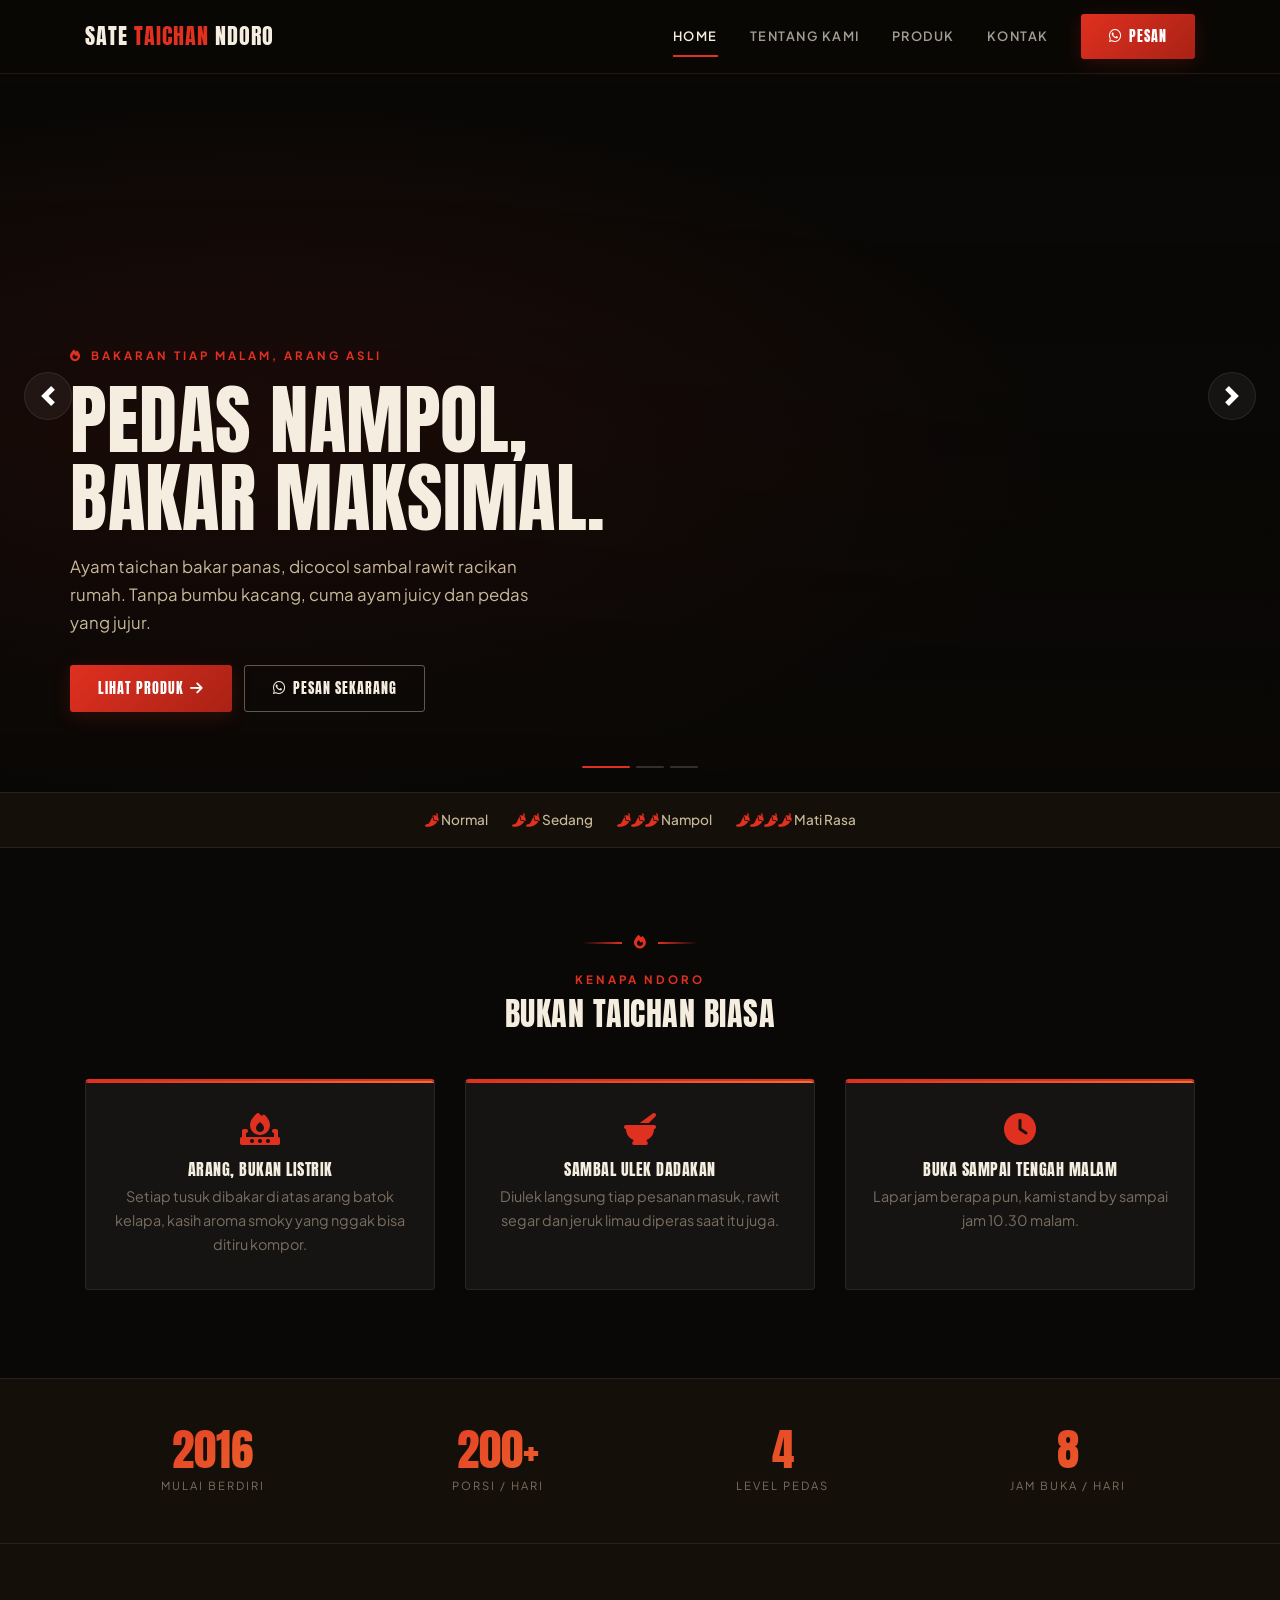
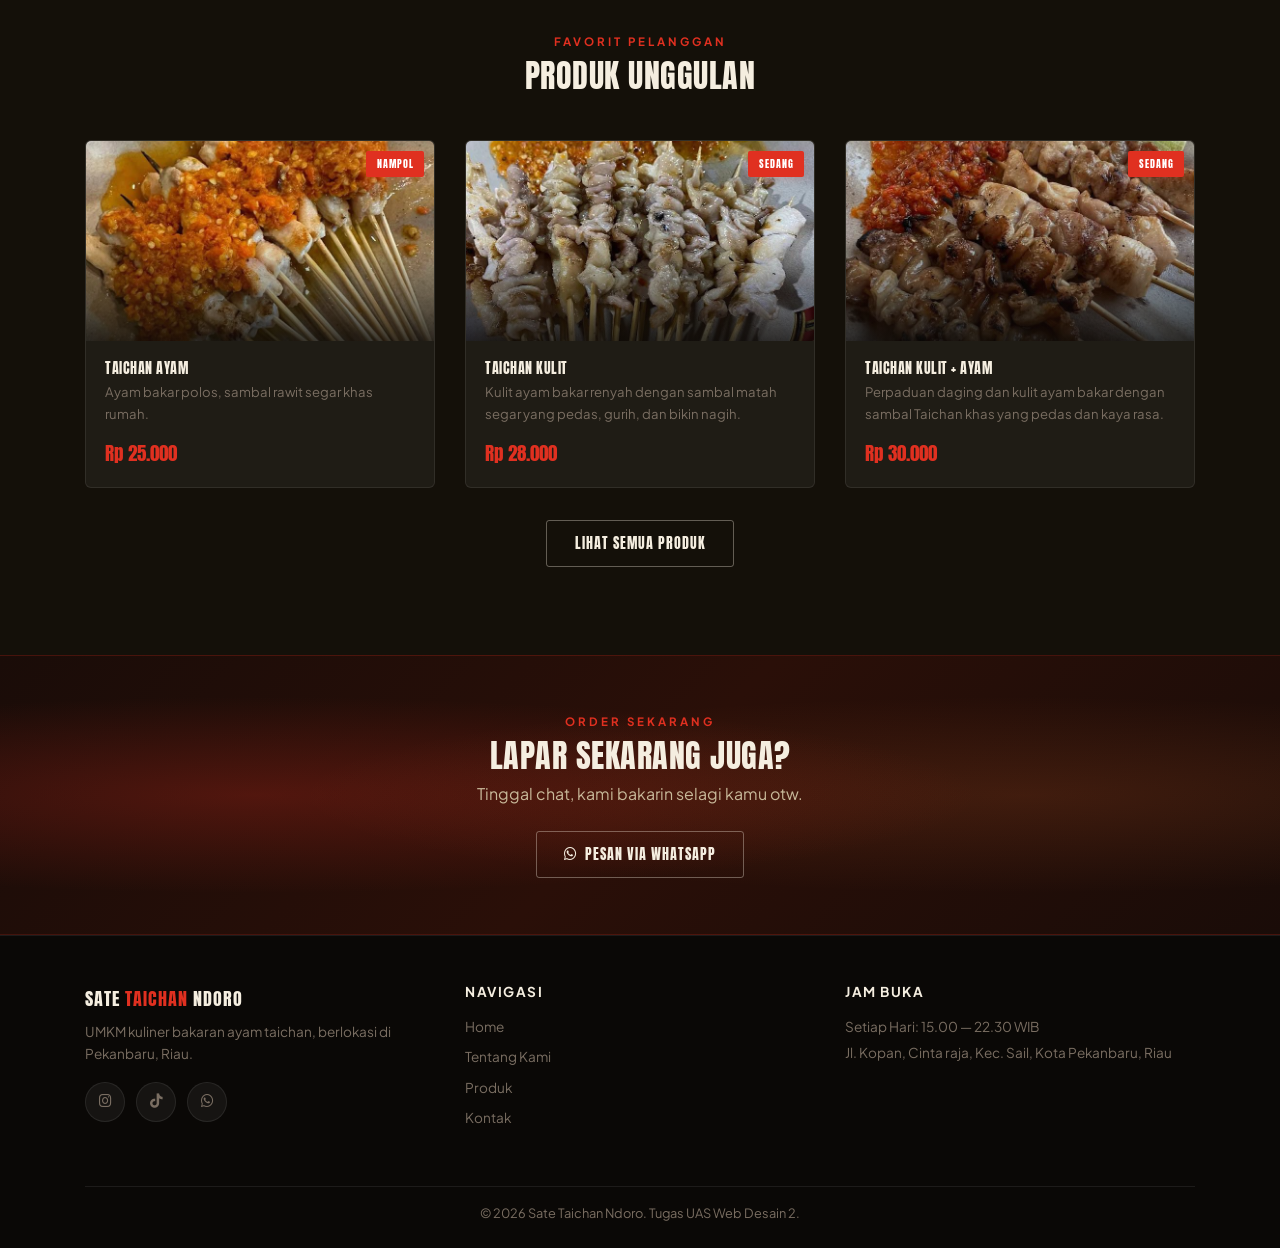
==== index.html @ 6c725ad9 "Update index.html" ====
<!DOCTYPE html>
<html lang="id">
<head>
<meta charset="UTF-8">
<meta name="viewport" content="width=device-width, initial-scale=1.0">
<title>Sate Taichan Ndoro — Pedas Nampol, Bakar Maksimal</title>
<link rel="stylesheet" href="https://cdn.jsdelivr.net/npm/bootstrap@4.6.2/dist/css/bootstrap.min.css">
<link rel="stylesheet" href="https://cdnjs.cloudflare.com/ajax/libs/font-awesome/6.5.1/css/all.min.css">
<link rel="preconnect" href="https://fonts.googleapis.com">
<link href="https://fonts.googleapis.com/css2?family=Anton&family=Plus+Jakarta+Sans:wght@300;400;500;600;700;800&display=swap" rel="stylesheet">
<link rel="stylesheet" href="style.css">
</head>
<body>

<nav class="navbar navbar-expand-lg navbar-ndoro fixed-top" id="mainNav">
  <div class="container">
    <a class="navbar-brand" href="index.html">SATE <span>TAICHAN</span> NDORO</a>
    <button class="navbar-toggler" type="button" data-toggle="collapse" data-target="#navMenu">
      <span class="navbar-toggler-icon"></span>
    </button>
    <div class="collapse navbar-collapse" id="navMenu">
      <ul class="navbar-nav ml-auto align-items-lg-center">
        <li class="nav-item"><a class="nav-link active" href="index.html">Home</a></li>
        <li class="nav-item"><a class="nav-link" href="tentang.html">Tentang Kami</a></li>
        <li class="nav-item"><a class="nav-link" href="produk.html">Produk</a></li>
        <li class="nav-item"><a class="nav-link" href="kontak.html">Kontak</a></li>
        <li class="nav-item ml-lg-3">
          <a class="btn btn-bara btn-sm" href="https://wa.me/6285356181644" target="_blank"><i class="fab fa-whatsapp"></i> Pesan</a>
        </li>
      </ul>
    </div>
  </div>
</nav>

<!-- HERO CAROUSEL -->
<div id="heroCarousel" class="carousel slide hero-carousel" data-ride="carousel" data-interval="4500">
  <ol class="carousel-indicators">
    <li data-target="#heroCarousel" data-slide-to="0" class="active"></li>
    <li data-target="#heroCarousel" data-slide-to="1"></li>
    <li data-target="#heroCarousel" data-slide-to="2"></li>
  </ol>
  <div class="carousel-inner">
    <div class="carousel-item active" style="background-image:url('https://images.unsplash.com/photo-1529193591184-b1d58069ecdd?auto=format&fit=crop&w=1600&q=80');">
      <div class="carousel-caption container">
        <div class="caption-inner">
          <div class="eyebrow mb-3"><i class="fas fa-fire mr-2"></i>Bakaran Tiap Malam, Arang Asli</div>
          <h1 class="display-hero mb-3">Pedas Nampol,<br>Bakar Maksimal.</h1>
          <p class="hero-sub">Ayam taichan bakar panas, dicocol sambal rawit racikan rumah. Tanpa bumbu kacang, cuma ayam juicy dan pedas yang jujur.</p>
          <div class="d-flex flex-wrap" style="gap:.75rem;">
            <a href="produk.html" class="btn btn-bara">Lihat Produk <i class="fas fa-arrow-right"></i></a>
            <a href="https://wa.me/6285356181644" target="blank" class="btn btn-outline-cream"><i class="fab fa-whatsapp"></i> Pesan Sekarang</a>
          </div>
        </div>
      </div>
    </div>
    <div class="carousel-item" style="background-image:url(sate.jpg);">
      <div class="carousel-caption container">
        <div class="caption-inner">
          <div class="eyebrow mb-3"><i class="fas fa-mortar-pestle mr-2"></i>Sambal Ulek Dadakan</div>
          <h1 class="display-hero mb-3">Sambal Racikan<br>Rumah Sendiri.</h1>
          <p class="hero-sub">Diulek langsung tiap pesanan masuk, pakai rawit segar dan jeruk limau asli.</p>
          <a href="produk.html" class="btn btn-bara">Lihat Produk <i class="fas fa-arrow-right"></i></a>
        </div>
      </div>
    </div>
    <div class="carousel-item" style="background-image:url(logoo.jpeg);">
      <div class="carousel-caption container">
        <div class="caption-inner">
          <div class="eyebrow mb-3"><i class="fas fa-clock mr-2"></i>Buka Sampai Jam 22.30 malam</div>
          <h1 class="display-hero mb-3">Lapar Malam?<br>Kami Siap Bakar.</h1>
          <p class="hero-sub">Buka tiap hari sampai jam setengah 11 malam, cocok buat begadang dan lembur.</p>
          <a href="kontak.html" class="btn btn-bara">Hubungi Kami <i class="fas fa-arrow-right"></i></a>
        </div>
      </div>
    </div>
  </div>
  <a class="carousel-control-prev" href="#heroCarousel" role="button" data-slide="prev"><span class="carousel-control-prev-icon"></span></a>
  <a class="carousel-control-next" href="#heroCarousel" role="button" data-slide="next"><span class="carousel-control-next-icon"></span></a>
</div>

<!-- SPICE STRIP -->
<div class="spice-strip py-3">
  <div class="container">
    <div class="d-flex justify-content-center flex-wrap" style="gap:1.5rem;">
      <span><i class="fas fa-pepper-hot text-ember"></i> Normal</span>
      <span><i class="fas fa-pepper-hot text-ember"></i><i class="fas fa-pepper-hot text-ember"></i> Sedang</span>
      <span><i class="fas fa-pepper-hot text-ember"></i><i class="fas fa-pepper-hot text-ember"></i><i class="fas fa-pepper-hot text-ember"></i> Nampol</span>
      <span><i class="fas fa-pepper-hot text-ember"></i><i class="fas fa-pepper-hot text-ember"></i><i class="fas fa-pepper-hot text-ember"></i><i class="fas fa-pepper-hot text-ember"></i> Mati Rasa</span>
    </div>
  </div>
</div>

<!-- KEUNGGULAN -->
<section class="section">
  <div class="container">
    <div class="text-center mb-5">
      <div class="skewer-divider"><span class="line"></span><i class="fas fa-fire"></i><span class="line"></span></div>
      <div class="eyebrow mb-2">Kenapa Ndoro</div>
      <h2 class="font-display" style="color:var(--cream)">Bukan Taichan Biasa</h2>
    </div>
    <div class="row">
      <div class="col-md-4 mb-4 mb-md-0">
        <div class="kartu-fitur text-center">
          <i class="fas fa-fire-burner d-block mb-3"></i>
          <h4 class="font-display">Arang, Bukan Listrik</h4>
          <p>Setiap tusuk dibakar di atas arang batok kelapa, kasih aroma smoky yang nggak bisa ditiru kompor.</p>
        </div>
      </div>
      <div class="col-md-4 mb-4 mb-md-0">
        <div class="kartu-fitur text-center">
          <i class="fas fa-mortar-pestle d-block mb-3"></i>
          <h4 class="font-display">Sambal Ulek Dadakan</h4>
          <p>Diulek langsung tiap pesanan masuk, rawit segar dan jeruk limau diperas saat itu juga.</p>
        </div>
      </div>
      <div class="col-md-4">
        <div class="kartu-fitur text-center">
          <i class="fas fa-clock d-block mb-3"></i>
          <h4 class="font-display">Buka Sampai Tengah Malam</h4>
          <p>Lapar jam berapa pun, kami stand by sampai jam 10.30 malam.</p>
        </div>
      </div>
    </div>
  </div>
</section>

<!-- STATISTIK -->
<div class="bg-coal py-5" style="border-top:1px solid var(--glass-border); border-bottom:1px solid var(--glass-border);">
  <div class="container">
    <div class="row text-center">
      <div class="col-6 col-md-3 mb-4 mb-md-0"><div class="stat-box"><div class="angka">2016</div><div class="label">Mulai Berdiri</div></div></div>
      <div class="col-6 col-md-3 mb-4 mb-md-0"><div class="stat-box"><div class="angka">200+</div><div class="label">Porsi / Hari</div></div></div>
      <div class="col-6 col-md-3"><div class="stat-box"><div class="angka">4</div><div class="label">Level Pedas</div></div></div>
      <div class="col-6 col-md-3"><div class="stat-box"><div class="angka">8</div><div class="label">Jam Buka / Hari</div></div></div>
    </div>
  </div>
</div>

<!-- PRODUK UNGGULAN -->
<section class="section bg-coal">
  <div class="container">
    <div class="text-center mb-5">
      <div class="eyebrow mb-2">Favorit Pelanggan</div>
      <h2 class="font-display" style="color:var(--cream)">Produk Unggulan</h2>
    </div>
    <div class="row">
      <div class="col-md-4 mb-4">
        <div class="kartu-menu">
          <div class="foto" style="background-image:url(ayam.jpeg);"><span class="badge-pedas">NAMPOL</span></div>
          <div class="isi"><h5 class="font-display">Taichan Ayam</h5><p>Ayam bakar polos, sambal rawit segar khas rumah.</p><span class="harga">Rp 25.000</span></div>
        </div>
      </div>
      <div class="col-md-4 mb-4">
        <div class="kartu-menu">
          <div class="foto" style="background-image:url(kulit.jpeg);"><span class="badge-pedas">SEDANG</span></div>
          <div class="isi"><h5 class="font-display">Taichan kulit</h5><p>Kulit ayam bakar renyah dengan sambal matah segar yang pedas, gurih, dan bikin nagih.</p><span class="harga">Rp 28.000</span></div>
        </div>
      </div>
      <div class="col-md-4 mb-4">
        <div class="kartu-menu">
          <div class="foto" style="background-image:url(campur.jpeg);"><span class="badge-pedas">SEDANG</span></div>
          <div class="isi"><h5 class="font-display">Taichan Kulit + Ayam</h5><p>Perpaduan daging dan kulit ayam bakar dengan sambal Taichan khas yang pedas dan kaya rasa.</p><span class="harga">Rp 30.000</span></div>
        </div>
      </div>
    </div>
    <div class="text-center mt-2">
      <a href="produk.html" class="btn btn-outline-cream">Lihat Semua Produk</a>
    </div>
  </div>
</section>

<!-- CTA -->
<section class="cta-banner py-5">
  <div class="container text-center py-2">
    <div class="eyebrow mb-2">Order Sekarang</div>
    <h3 class="font-display mb-2" style="font-size:2rem;">Lapar Sekarang Juga?</h3>
    <p class="mb-4" style="color:var(--cream-dim);">Tinggal chat, kami bakarin selagi kamu otw.</p>
    <a href="https://wa.me/6285356181644" target="_blank" class="btn btn-outline-cream"><i class="fab fa-whatsapp"></i> Pesan via WhatsApp</a>
  </div>
</section>

<!-- FOOTER -->
<footer class="footer-ndoro pt-5 pb-4">
  <div class="container">
    <div class="row">
      <div class="col-md-4 mb-4">
        <div class="footer-brand mb-2">SATE <span>TAICHAN</span> NDORO</div>
        <p class="mb-3">UMKM kuliner bakaran ayam taichan, berlokasi di Pekanbaru, Riau.</p>
        <div class="sosial">
          <a href="#"><i class="fab fa-instagram"></i></a>
          <a href="#"><i class="fab fa-tiktok"></i></a>
          <a href="https://wa.me/6285356181644" target="_blank"><i class="fab fa-whatsapp"></i></a>
        </div>
      </div>
      <div class="col-md-4 mb-4">
        <h5>Navigasi</h5>
        <ul class="list-unstyled">
          <li><a href="index.html">Home</a></li>
          <li><a href="tentang.html">Tentang Kami</a></li>
          <li><a href="produk.html">Produk</a></li>
          <li><a href="kontak.html">Kontak</a></li>
        </ul>
      </div>
      <div class="col-md-4 mb-4">
        <h5>Jam Buka</h5>
        <p class="mb-1">Setiap Hari: 15.00 — 22.30 WIB</p>
        <p>Jl. Kopan, Cinta raja, Kec. Sail, Kota Pekanbaru, Riau</p>
      </div>
    </div>
    <hr class="footer-hr">
    <p class="text-center mb-0" style="font-size:.8rem;">&copy; 2026 Sate Taichan Ndoro. Tugas UAS Web Desain 2.</p>
  </div>
</footer>

<button id="btnTop"><i class="fas fa-arrow-up"></i></button>

<script src="https://cdn.jsdelivr.net/npm/jquery@3.6.0/dist/jquery.min.js"></script>
<script src="https://cdn.jsdelivr.net/npm/bootstrap@4.6.2/dist/js/bootstrap.bundle.min.js"></script>
<script src="main.js"></script>
<script>
  // Navbar scroll effect
  window.addEventListener('scroll', function(){
    document.getElementById('mainNav').classList.toggle('scrolled', window.scrollY > 50);
  });
</script>
</body>
</html>
---- style.css ----
/* ============================================================
   SATE TAICHAN NDORO — Modern Dark Premium CSS
   Palette:
     --void    : #0A0806  (hitam arang, bg utama)
     --coal    : #141009  (layer kedua)
     --ember   : #E03020  (merah bara, aksen utama)
     --glow    : #F07030  (jingga api, aksen hangat)
     --lime    : #7DB33F  (hijau limau, aksen segar)
     --smoke   : rgba(255,255,255,0.06)  (glass surface)
     --cream   : #F5EEE0  (krem, teks terang)
     --muted   : #9E9080  (teks redup)
   ============================================================ */

@import url('https://fonts.googleapis.com/css2?family=Anton&family=Plus+Jakarta+Sans:wght@300;400;500;600;700;800&display=swap');

:root {
  --void: #0A0806;
  --coal: #141009;
  --surface: #1E1710;
  --ember: #E03020;
  --ember-dark: #A82215;
  --glow: #F07030;
  --lime: #7DB33F;
  --cream: #F5EEE0;
  --cream-dim: #C8B99A;
  --muted: #7A6E62;
  --glass: rgba(255,255,255,0.05);
  --glass-border: rgba(255,255,255,0.08);
  --ember-glow: rgba(224,48,32,0.35);
  --ember-glow-sm: rgba(224,48,32,0.18);
}

*, *::before, *::after { box-sizing: border-box; }

html { scroll-behavior: smooth; }

body {
  font-family: 'Plus Jakarta Sans', sans-serif;
  background: var(--void);
  color: var(--cream);
  overflow-x: hidden;
  line-height: 1.65;
}

h1,h2,h3,h4,.font-display {
  font-family: 'Anton', sans-serif;
  text-transform: uppercase;
  letter-spacing: .5px;
  line-height: 1.05;
}

a { transition: all .2s ease; }
img { max-width: 100%; }

/* ── Utilities ── */
.text-ember { color: var(--ember) !important; }
.text-glow  { color: var(--glow) !important; }
.text-lime  { color: var(--lime) !important; }
.text-muted-custom { color: var(--muted) !important; }
.bg-void    { background: var(--void); }
.bg-coal    { background: var(--coal); }
.bg-surface { background: var(--surface); }

.eyebrow {
  font-family: 'Plus Jakarta Sans', sans-serif;
  font-size: .72rem;
  font-weight: 700;
  letter-spacing: 3px;
  text-transform: uppercase;
  color: var(--ember);
}

.skewer-divider {
  display: flex;
  align-items: center;
  justify-content: center;
  gap: .75rem;
  margin-bottom: 1.25rem;
}
.skewer-divider .line {
  width: 40px;
  height: 1.5px;
  background: linear-gradient(90deg, transparent, var(--ember));
}
.skewer-divider .line:last-child {
  background: linear-gradient(90deg, var(--ember), transparent);
}
.skewer-divider i { color: var(--ember); font-size: .85rem; }

/* ── Buttons ── */
.btn-bara {
  display: inline-flex;
  align-items: center;
  gap: .4rem;
  background: linear-gradient(135deg, var(--ember) 0%, var(--ember-dark) 100%);
  border: none;
  color: #fff;
  font-family: 'Anton', sans-serif;
  font-size: .9rem;
  letter-spacing: 1px;
  text-transform: uppercase;
  padding: .75rem 1.75rem;
  border-radius: 3px;
  box-shadow: 0 4px 20px var(--ember-glow-sm);
  transition: all .25s ease;
}
.btn-bara:hover {
  color: #fff;
  transform: translateY(-2px);
  box-shadow: 0 8px 28px var(--ember-glow);
}

.btn-outline-cream {
  display: inline-flex;
  align-items: center;
  gap: .4rem;
  background: transparent;
  border: 1.5px solid rgba(245,238,224,.35);
  color: var(--cream);
  font-family: 'Anton', sans-serif;
  font-size: .9rem;
  letter-spacing: 1px;
  text-transform: uppercase;
  padding: .72rem 1.7rem;
  border-radius: 3px;
  transition: all .25s ease;
}
.btn-outline-cream:hover {
  background: rgba(245,238,224,.08);
  border-color: rgba(245,238,224,.7);
  color: var(--cream);
  transform: translateY(-2px);
}

/* ── Navbar ── */
.navbar-ndoro {
  background: rgba(10,8,6,.82);
  backdrop-filter: blur(18px);
  -webkit-backdrop-filter: blur(18px);
  border-bottom: 1px solid var(--glass-border);
  padding: .85rem 0;
  transition: background .3s ease;
}
.navbar-ndoro.scrolled {
  background: rgba(10,8,6,.97);
}
.navbar-ndoro .navbar-brand {
  font-family: 'Anton', sans-serif;
  color: var(--cream);
  font-size: 1.35rem;
  letter-spacing: 1px;
}
.navbar-ndoro .navbar-brand span { color: var(--ember); }
.navbar-ndoro .navbar-toggler {
  border-color: var(--glass-border);
  padding: .3rem .6rem;
}
.navbar-ndoro .navbar-toggler-icon {
  background-image: url("data:image/svg+xml,%3csvg xmlns='http://www.w3.org/2000/svg' viewBox='0 0 30 30'%3e%3cpath stroke='rgba(245, 238, 224, 0.85)' stroke-linecap='round' stroke-miterlimit='10' stroke-width='2' d='M4 7h22M4 15h22M4 23h22'/%3e%3c/svg%3e");
}
.navbar-ndoro .nav-link {
  color: rgba(245,238,224,.65) !important;
  font-weight: 600;
  font-size: .8rem;
  letter-spacing: 1.5px;
  text-transform: uppercase;
  padding: .5rem 1rem !important;
  position: relative;
}
.navbar-ndoro .nav-link::after {
  content: "";
  position: absolute;
  bottom: -2px; left: 1rem; right: 1rem;
  height: 1.5px;
  background: var(--ember);
  transform: scaleX(0);
  transition: transform .2s ease;
}
.navbar-ndoro .nav-link:hover,
.navbar-ndoro .nav-link.active {
  color: var(--cream) !important;
}
.navbar-ndoro .nav-link:hover::after,
.navbar-ndoro .nav-link.active::after { transform: scaleX(1); }

/* ── Hero Carousel ── */
.hero-carousel .carousel-item {
  height: 88vh;
  min-height: 520px;
  background-size: cover;
  background-position: center;
  position: relative;
}
.hero-carousel .carousel-item::after {
  content: "";
  position: absolute;
  inset: 0;
  background:
    linear-gradient(180deg,
      rgba(10,8,6,.35) 0%,
      rgba(10,8,6,.6) 50%,
      rgba(10,8,6,.92) 100%),
    radial-gradient(ellipse at 20% 60%, rgba(224,48,32,.22) 0%, transparent 55%);
}
.hero-carousel .carousel-caption {
  position: absolute;
  inset: 0;
  display: flex;
  flex-direction: column;
  justify-content: flex-end;
  padding: 0 0 5rem 0;
  text-align: left;
  z-index: 2;
}
.hero-carousel .caption-inner { max-width: 640px; }
.hero-carousel .display-hero {
  font-family: 'Anton', sans-serif;
  font-size: clamp(2.6rem, 6vw, 4.8rem);
  color: var(--cream);
  text-transform: uppercase;
  letter-spacing: .5px;
  line-height: 1.02;
  margin-bottom: 1rem;
}
.hero-carousel .hero-sub {
  font-size: 1.05rem;
  color: var(--cream-dim);
  max-width: 480px;
  margin-bottom: 1.8rem;
  font-weight: 400;
}
.hero-carousel .carousel-indicators {
  margin-bottom: 1.5rem;
}
.hero-carousel .carousel-indicators li {
  width: 28px; height: 2px;
  background: rgba(245,238,224,.35);
  border: none;
  border-radius: 2px;
  transition: all .3s;
}
.hero-carousel .carousel-indicators li.active {
  background: var(--ember);
  width: 48px;
}
.hero-carousel .carousel-control-prev,
.hero-carousel .carousel-control-next {
  width: 48px; height: 48px;
  background: var(--glass);
  border: 1px solid var(--glass-border);
  border-radius: 50%;
  top: 50%; transform: translateY(-50%);
  opacity: 1;
  margin: 0 1.5rem;
}
.hero-carousel .carousel-control-prev:hover,
.hero-carousel .carousel-control-next:hover {
  background: rgba(224,48,32,.3);
  border-color: var(--ember);
}

/* ── Page Header (halaman dalam) ── */
.page-header {
  padding: 6.5rem 0 3.5rem;
  background:
    linear-gradient(180deg, var(--void) 0%, var(--coal) 100%);
  position: relative;
  text-align: center;
}
.page-header::after {
  content: "";
  position: absolute;
  bottom: 0; left: 0; right: 0;
  height: 1px;
  background: linear-gradient(90deg, transparent, var(--ember), var(--glow), var(--lime), transparent);
}
.page-header h1 { font-size: clamp(2rem, 5vw, 3.2rem); color: var(--cream); }

/* ── Section ── */
.section { padding: 5.5rem 0; }
@media(max-width:767px){ .section { padding: 3.5rem 0; } }

/* ── Glass Card (kartu fitur) ── */
.kartu-fitur {
  background: var(--glass);
  border: 1px solid var(--glass-border);
  border-top: 2px solid var(--ember);
  padding: 2rem 1.6rem;
  height: 100%;
  border-radius: 4px;
  transition: all .3s ease;
  position: relative;
  overflow: hidden;
}
.kartu-fitur::before {
  content: "";
  position: absolute;
  top: 0; left: 0; right: 0;
  height: 2px;
  background: linear-gradient(90deg, var(--ember), var(--glow));
  border-radius: 4px 4px 0 0;
}
.kartu-fitur:hover {
  background: rgba(255,255,255,.08);
  border-color: rgba(224,48,32,.4);
  transform: translateY(-6px);
  box-shadow: 0 20px 50px rgba(0,0,0,.5), 0 0 0 1px rgba(224,48,32,.15);
}
.kartu-fitur i { font-size: 2rem; color: var(--ember); }
.kartu-fitur h4 { color: var(--cream); font-size: 1rem; margin-top: .5rem; }
.kartu-fitur p { color: var(--muted); font-size: .9rem; margin: 0; }

/* ── Kartu Menu (produk) ── */
.kartu-menu {
  background: var(--glass);
  border: 1px solid var(--glass-border);
  border-radius: 6px;
  overflow: hidden;
  height: 100%;
  cursor: pointer;
  transition: all .3s ease;
}
.kartu-menu:hover {
  transform: translateY(-6px);
  border-color: rgba(224,48,32,.4);
  box-shadow: 0 24px 60px rgba(0,0,0,.55), 0 0 0 1px rgba(224,48,32,.12);
}
.kartu-menu .foto {
  height: 200px;
  background-size: cover;
  background-position: center;
  position: relative;
  overflow: hidden;
}
.kartu-menu .foto::after {
  content: "";
  position: absolute;
  inset: 0;
  background: linear-gradient(180deg, transparent 50%, rgba(10,8,6,.8) 100%);
  transition: opacity .3s;
}
.kartu-menu:hover .foto::after { opacity: .6; }
.kartu-menu .badge-pedas {
  position: absolute;
  top: 10px; right: 10px;
  background: var(--ember);
  color: #fff;
  font-family: 'Anton', sans-serif;
  font-size: .65rem;
  letter-spacing: 1px;
  padding: .25rem .65rem;
  border-radius: 2px;
  z-index: 2;
  box-shadow: 0 2px 10px var(--ember-glow-sm);
}
.kartu-menu .isi { padding: 1.2rem; }
.kartu-menu .isi h5 { color: var(--cream); font-size: .9rem; margin-bottom: .35rem; }
.kartu-menu .isi p { color: var(--muted); font-size: .82rem; margin-bottom: .75rem; }
.kartu-menu .harga {
  font-family: 'Anton', sans-serif;
  color: var(--ember);
  font-size: 1.2rem;
}
.kartu-menu .detail-hint { color: var(--ember); font-size: .78rem; font-weight: 600; }

/* ── Stat Box ── */
.stat-box { text-align: center; }
.stat-box .angka {
  font-family: 'Anton', sans-serif;
  font-size: 2.8rem;
  line-height: 1;
  background: linear-gradient(135deg, var(--ember), var(--glow));
  -webkit-background-clip: text;
  -webkit-text-fill-color: transparent;
  background-clip: text;
}
.stat-box .label {
  font-size: .7rem;
  letter-spacing: 2px;
  text-transform: uppercase;
  color: var(--muted);
  margin-top: .3rem;
}

/* ── Garis pemisah stat ── */
.stat-divider {
  border-color: var(--glass-border) !important;
}

/* ── Spice strip ── */
.spice-strip {
  background: var(--coal);
  border-top: 1px solid var(--glass-border);
  border-bottom: 1px solid var(--glass-border);
}
.spice-strip span { color: var(--cream-dim); font-size: .85rem; font-weight: 500; }
.spice-strip .text-ember { color: var(--ember) !important; }

/* ── Modal ── */
.modal-ndoro .modal-content {
  background: var(--coal);
  border: 1px solid var(--glass-border);
  border-radius: 6px;
  color: var(--cream);
}
.modal-ndoro .modal-header {
  background: var(--surface);
  border-bottom: 1px solid var(--glass-border);
  padding: 1.2rem 1.5rem;
}
.modal-ndoro .modal-header .modal-title { color: var(--cream); font-size: 1rem; }
.modal-ndoro .modal-header .close { color: var(--cream-dim); opacity: 1; font-size: 1.4rem; }
.modal-ndoro .modal-header .close:hover { color: var(--ember); }
.modal-ndoro .foto-modal {
  height: 260px;
  background-size: cover;
  background-position: center;
}
.modal-ndoro .modal-body { padding: 1.5rem; }
.modal-ndoro .modal-body p { color: var(--cream-dim); font-size: .9rem; }
.modal-ndoro .modal-harga {
  font-family: 'Anton', sans-serif;
  color: var(--ember);
  font-size: 1.5rem;
}
.modal-ndoro .modal-footer {
  border-top: 1px solid var(--glass-border);
  padding: 1rem 1.5rem;
}

/* ── Accordion FAQ ── */
.card-faq {
  background: var(--glass);
  border: 1px solid var(--glass-border) !important;
  border-radius: 4px !important;
  margin-bottom: .6rem;
  overflow: hidden;
}
.card-faq .card-header {
  background: transparent;
  border: none;
  padding: 0;
}
.card-faq .btn-faq {
  width: 100%;
  text-align: left;
  color: var(--cream);
  font-weight: 600;
  font-size: .9rem;
  padding: 1.1rem 1.3rem;
  text-decoration: none;
  display: flex;
  justify-content: space-between;
  align-items: center;
  transition: color .2s;
}
.card-faq .btn-faq:hover { color: var(--ember); text-decoration: none; }
.card-faq .btn-faq i { color: var(--ember); font-size: .8rem; transition: transform .2s; }
.card-faq .btn-faq[aria-expanded="true"] i { transform: rotate(180deg); }
.card-faq .card-body { color: var(--cream-dim); font-size: .88rem; padding: 0 1.3rem 1.1rem; }

/* ── Form Kontak ── */
.form-ndoro .form-control {
  background: var(--glass);
  border: 1px solid var(--glass-border);
  border-radius: 3px;
  color: var(--cream);
  padding: .75rem 1rem;
  font-size: .9rem;
  transition: all .2s;
}
.form-ndoro .form-control::placeholder { color: var(--muted); }
.form-ndoro .form-control:focus {
  background: rgba(255,255,255,.07);
  border-color: var(--ember);
  color: var(--cream);
  box-shadow: 0 0 0 3px var(--ember-glow-sm);
}
.form-ndoro label {
  color: var(--cream-dim);
  font-size: .75rem;
  font-weight: 700;
  letter-spacing: 1.5px;
  text-transform: uppercase;
  margin-bottom: .4rem;
}
.form-ndoro select option { background: var(--coal); color: var(--cream); }
.form-ndoro .invalid-feedback { display: none; color: #ff6b5e; font-size: .8rem; }
.form-ndoro .was-validated .form-control:invalid ~ .invalid-feedback,
.form-ndoro .form-control.is-invalid ~ .invalid-feedback { display: block; }
.form-ndoro .was-validated .form-control:invalid {
  border-color: #ff6b5e;
  box-shadow: 0 0 0 3px rgba(255,107,94,.15);
}

/* ── Info Kontak ── */
.info-kontak .d-flex i { min-width: 20px; margin-top: .25rem; }
.info-kontak strong { color: var(--cream); display: block; margin-bottom: .15rem; font-size: .82rem; font-weight: 700; text-transform: uppercase; letter-spacing: 1px; }
.info-kontak p { color: var(--muted); font-size: .88rem; margin: 0; }

/* ── Tabel jam buka ── */
.tabel-jam { border: none; }
.tabel-jam tr td {
  padding: .55rem 0;
  border: none;
  border-bottom: 1px solid var(--glass-border);
  color: var(--cream-dim);
  font-size: .88rem;
}
.tabel-jam tr:last-child td { border-bottom: none; }
.tabel-jam tr td:first-child { color: var(--muted); }

/* ── Peta ── */
.peta-wrap iframe {
  width: 100%;
  height: 340px;
  border: 0;
  border-radius: 4px;
  filter: invert(.9) hue-rotate(180deg) contrast(1.1) saturate(.8);
}

/* ── Testimoni ── */
.kartu-testi {
  background: var(--glass);
  border: 1px solid var(--glass-border);
  border-left: 3px solid var(--lime);
  border-radius: 4px;
  padding: 1.6rem;
  height: 100%;
  transition: transform .3s;
}
.kartu-testi:hover { transform: translateY(-4px); }
.kartu-testi p { color: var(--cream-dim); font-size: .9rem; font-style: italic; }
.kartu-testi .bintang i { color: var(--glow); font-size: .8rem; }
.kartu-testi small { color: var(--muted); font-size: .78rem; }

/* ── CTA Banner ── */
.cta-banner {
  position: relative;
  background: linear-gradient(135deg, #1a0c08 0%, #2a0f08 50%, #1a0c08 100%);
  border-top: 1px solid rgba(224,48,32,.2);
  border-bottom: 1px solid rgba(224,48,32,.2);
  overflow: hidden;
}
.cta-banner::before {
  content: "";
  position: absolute;
  inset: 0;
  background:
    radial-gradient(ellipse at 20% 50%, rgba(224,48,32,.25) 0%, transparent 50%),
    radial-gradient(ellipse at 80% 50%, rgba(240,112,48,.15) 0%, transparent 50%);
}
.cta-banner .container { position: relative; z-index: 1; }
.cta-banner h3 { color: var(--cream); }
.cta-banner p { color: var(--cream-dim); }

/* ── Visi Misi (Tentang) ── */
.kartu-visi {
  background: var(--glass);
  border: 1px solid var(--glass-border);
  border-radius: 4px;
  padding: 1.8rem;
  height: 100%;
}
.kartu-visi h5 { color: var(--cream); font-size: .9rem; margin-bottom: 1rem; }
.kartu-visi p, .kartu-visi li { color: var(--cream-dim); font-size: .9rem; }
.kartu-visi ul { padding-left: 1.2rem; }
.kartu-visi ul li { margin-bottom: .4rem; }

/* ── Sosial Media ── */
.sosial a {
  display: inline-flex;
  align-items: center;
  justify-content: center;
  width: 40px;
  height: 40px;
  background: var(--glass);
  border: 1px solid var(--glass-border);
  border-radius: 50%;
  margin-right: .5rem;
  color: var(--cream-dim);
  font-size: .9rem;
  transition: all .25s;
}
.sosial a:hover {
  background: var(--ember);
  border-color: var(--ember);
  color: #fff;
  transform: translateY(-2px);
  box-shadow: 0 6px 20px var(--ember-glow-sm);
  text-decoration: none;
}

/* ── Footer ── */
.footer-ndoro {
  background: var(--void);
  border-top: 1px solid var(--glass-border);
  color: var(--muted);
}
.footer-ndoro h5 {
  color: var(--cream);
  font-size: .85rem;
  font-weight: 700;
  text-transform: uppercase;
  letter-spacing: 1.5px;
  margin-bottom: 1rem;
}
.footer-ndoro p, .footer-ndoro li { font-size: .85rem; }
.footer-ndoro a { color: var(--muted); }
.footer-ndoro a:hover { color: var(--ember); text-decoration: none; }
.footer-ndoro ul li { margin-bottom: .5rem; }
.footer-brand {
  font-family: 'Anton', sans-serif;
  color: var(--cream);
  font-size: 1.1rem;
  letter-spacing: 1px;
}
.footer-brand span { color: var(--ember); }
.footer-hr { border-color: var(--glass-border); }

/* ── Tombol scroll ke atas ── */
#btnTop {
  position: fixed;
  bottom: 24px; right: 24px;
  z-index: 999;
  display: none;
  width: 44px; height: 44px;
  background: var(--ember);
  color: #fff;
  border: none;
  border-radius: 50%;
  font-size: 1rem;
  cursor: pointer;
  box-shadow: 0 6px 24px var(--ember-glow);
  transition: all .2s;
}
#btnTop:hover { transform: translateY(-3px); box-shadow: 0 10px 30px var(--ember-glow); }

/* ── Navbar scroll JS ── */
.navbar-ndoro.scrolled {
  background: rgba(10,8,6,.97);
  box-shadow: 0 2px 30px rgba(0,0,0,.5);
}

/* ── Responsif ── */
@media(max-width:991px){
  .navbar-ndoro .nav-link::after { display: none; }
  .navbar-collapse { background: rgba(10,8,6,.97); margin-top: .5rem; padding: .5rem 1rem 1rem; border: 1px solid var(--glass-border); border-radius: 4px; }
}
@media(max-width:767px){
  .hero-carousel .carousel-item { height: 78vh; }
  .hero-carousel .caption-inner { padding: 0 .5rem; }
  .hero-carousel .carousel-control-prev,
  .hero-carousel .carousel-control-next { display: none; }
  .section { padding: 3.5rem 0; }
  .page-header { padding: 5.5rem 0 2.5rem; }
}
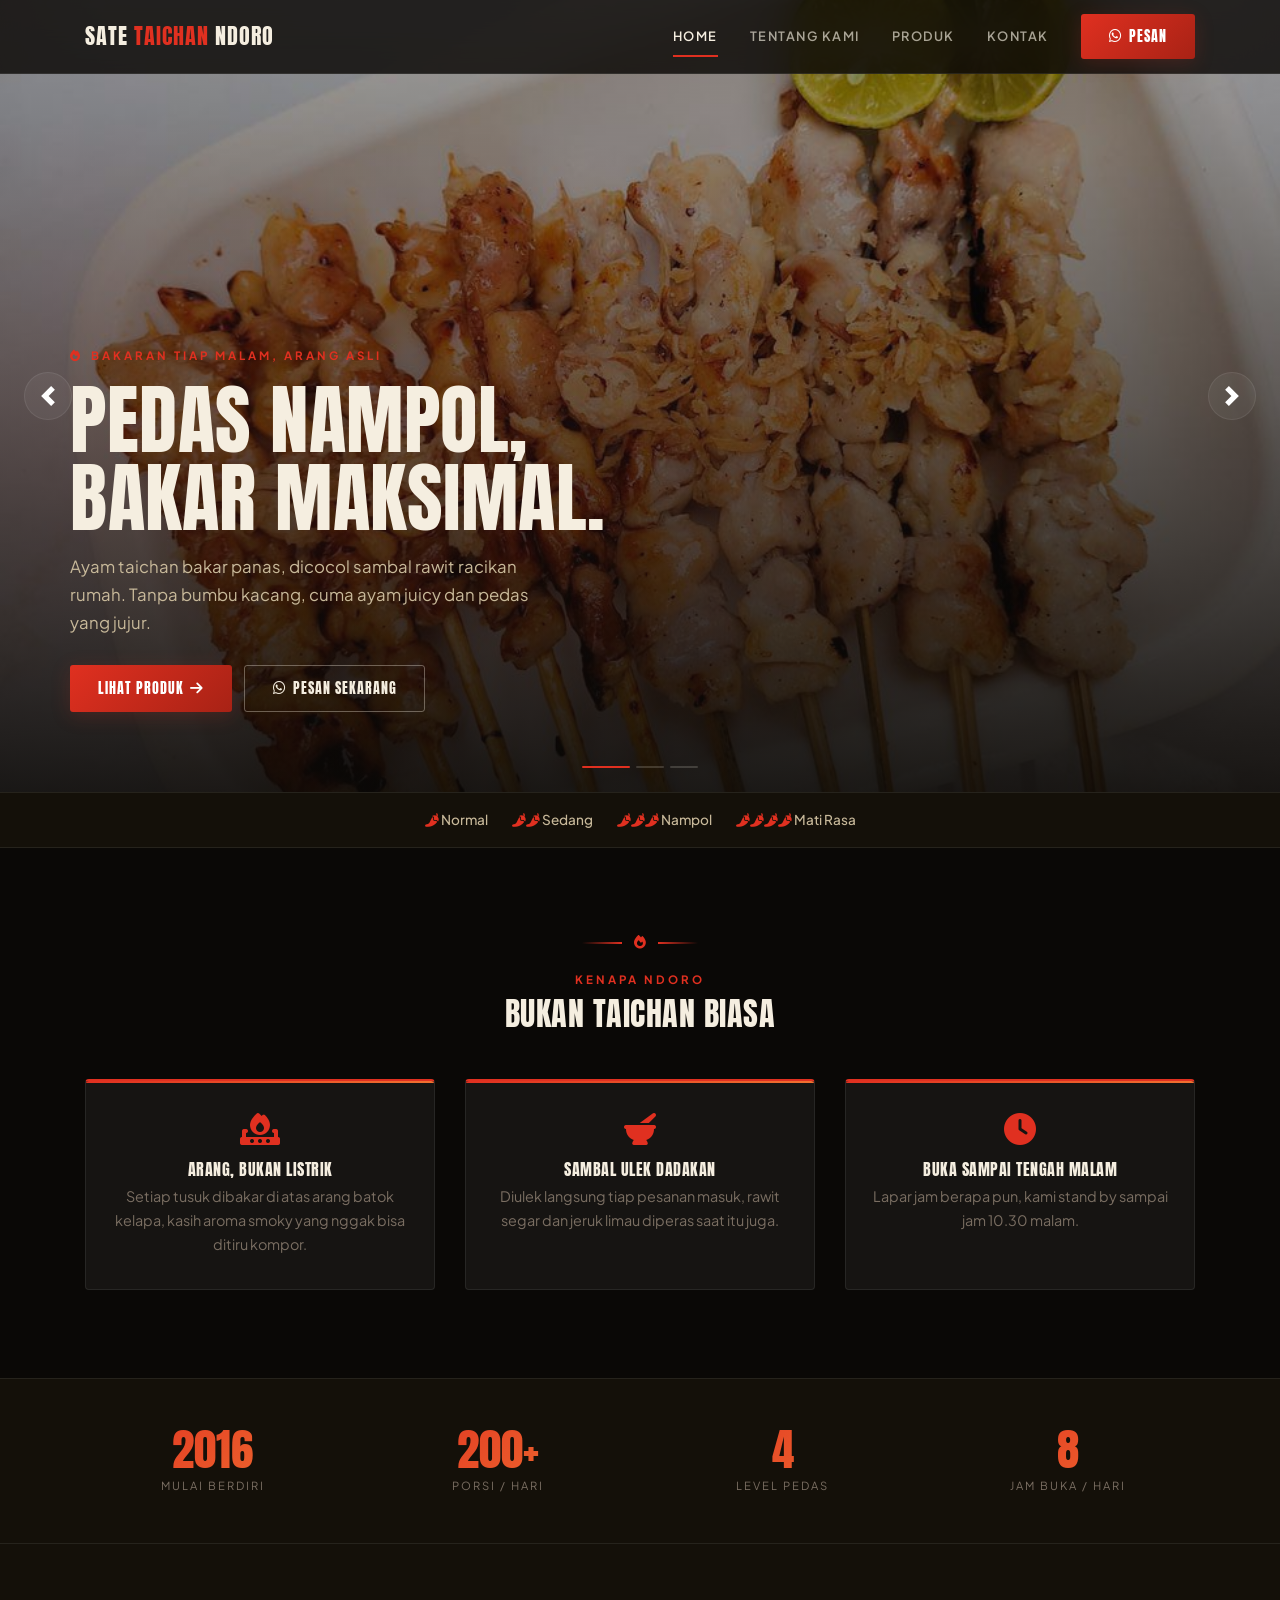
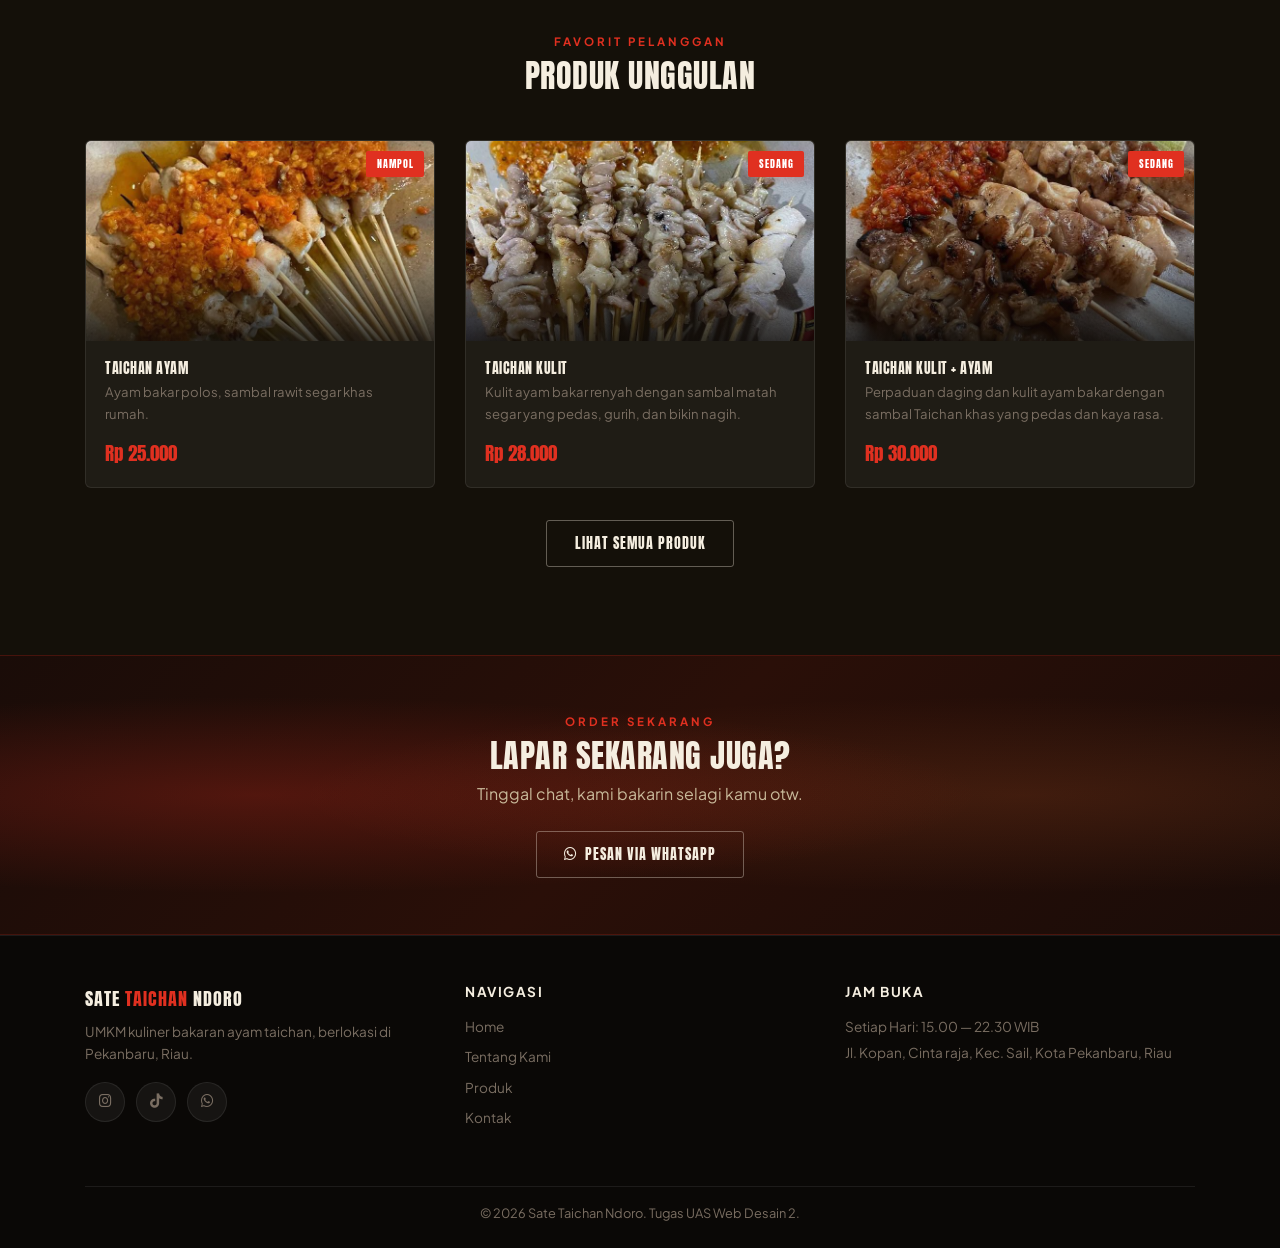
==== commit 64fa7110: "Update index.html" ====
--- a/index.html
+++ b/index.html
@@ -40,7 +40,7 @@
     <li data-target="#heroCarousel" data-slide-to="2"></li>
   </ol>
   <div class="carousel-inner">
-    <div class="carousel-item active" style="background-image:url('https://images.unsplash.com/photo-1529193591184-b1d58069ecdd?auto=format&fit=crop&w=1600&q=80');">
+    <div class="carousel-item active" style="background-image:url(chan1.jpeg);">
       <div class="carousel-caption container">
         <div class="caption-inner">
           <div class="eyebrow mb-3"><i class="fas fa-fire mr-2"></i>Bakaran Tiap Malam, Arang Asli</div>
@@ -53,7 +53,7 @@
         </div>
       </div>
     </div>
-    <div class="carousel-item" style="background-image:url(sate.jpg);">
+    <div class="carousel-item" style="background-image:url(chan2.jpeg);">
       <div class="carousel-caption container">
         <div class="caption-inner">
           <div class="eyebrow mb-3"><i class="fas fa-mortar-pestle mr-2"></i>Sambal Ulek Dadakan</div>
@@ -63,7 +63,7 @@
         </div>
       </div>
     </div>
-    <div class="carousel-item" style="background-image:url(logoo.jpeg);">
+    <div class="carousel-item" style="background-image:url(chan3.jpeg);">
       <div class="carousel-caption container">
         <div class="caption-inner">
           <div class="eyebrow mb-3"><i class="fas fa-clock mr-2"></i>Buka Sampai Jam 22.30 malam</div>
@@ -128,10 +128,10 @@
 <div class="bg-coal py-5" style="border-top:1px solid var(--glass-border); border-bottom:1px solid var(--glass-border);">
   <div class="container">
     <div class="row text-center">
-      <div class="col-6 col-md-3 mb-4 mb-md-0"><div class="stat-box"><div class="angka">2016</div><div class="label">Mulai Berdiri</div></div></div>
-      <div class="col-6 col-md-3 mb-4 mb-md-0"><div class="stat-box"><div class="angka">200+</div><div class="label">Porsi / Hari</div></div></div>
-      <div class="col-6 col-md-3"><div class="stat-box"><div class="angka">4</div><div class="label">Level Pedas</div></div></div>
-      <div class="col-6 col-md-3"><div class="stat-box"><div class="angka">8</div><div class="label">Jam Buka / Hari</div></div></div>
+      <div class="col-6 col-md-3 mb-4 mb-md-0"><div class="stat-box"><div class="angka" data-target="2016" data-suffix="">2016</div><div class="label">Mulai Berdiri</div></div></div>
+      <div class="col-6 col-md-3 mb-4 mb-md-0"><div class="stat-box"><div class="angka" data-target="200" data-suffix="+">200+</div><div class="label">Porsi / Hari</div></div></div>
+      <div class="col-6 col-md-3"><div class="stat-box"><div class="angka" data-target="4" data-suffix="">4</div><div class="label">Level Pedas</div></div></div>
+      <div class="col-6 col-md-3"><div class="stat-box"><div class="angka" data-target="8" data-suffix="">8</div><div class="label">Jam Buka / Hari</div></div></div>
     </div>
   </div>
 </div>
@@ -187,7 +187,7 @@
         <div class="footer-brand mb-2">SATE <span>TAICHAN</span> NDORO</div>
         <p class="mb-3">UMKM kuliner bakaran ayam taichan, berlokasi di Pekanbaru, Riau.</p>
         <div class="sosial">
-          <a href="#"><i class="fab fa-instagram"></i></a>
+          <a href="https://www.instagram.com/taichanndorosenayan?igsh=OXV0dW5rdGIwYjVm"><i class="fab fa-instagram"></i></a>
           <a href="#"><i class="fab fa-tiktok"></i></a>
           <a href="https://wa.me/6285356181644" target="_blank"><i class="fab fa-whatsapp"></i></a>
         </div>
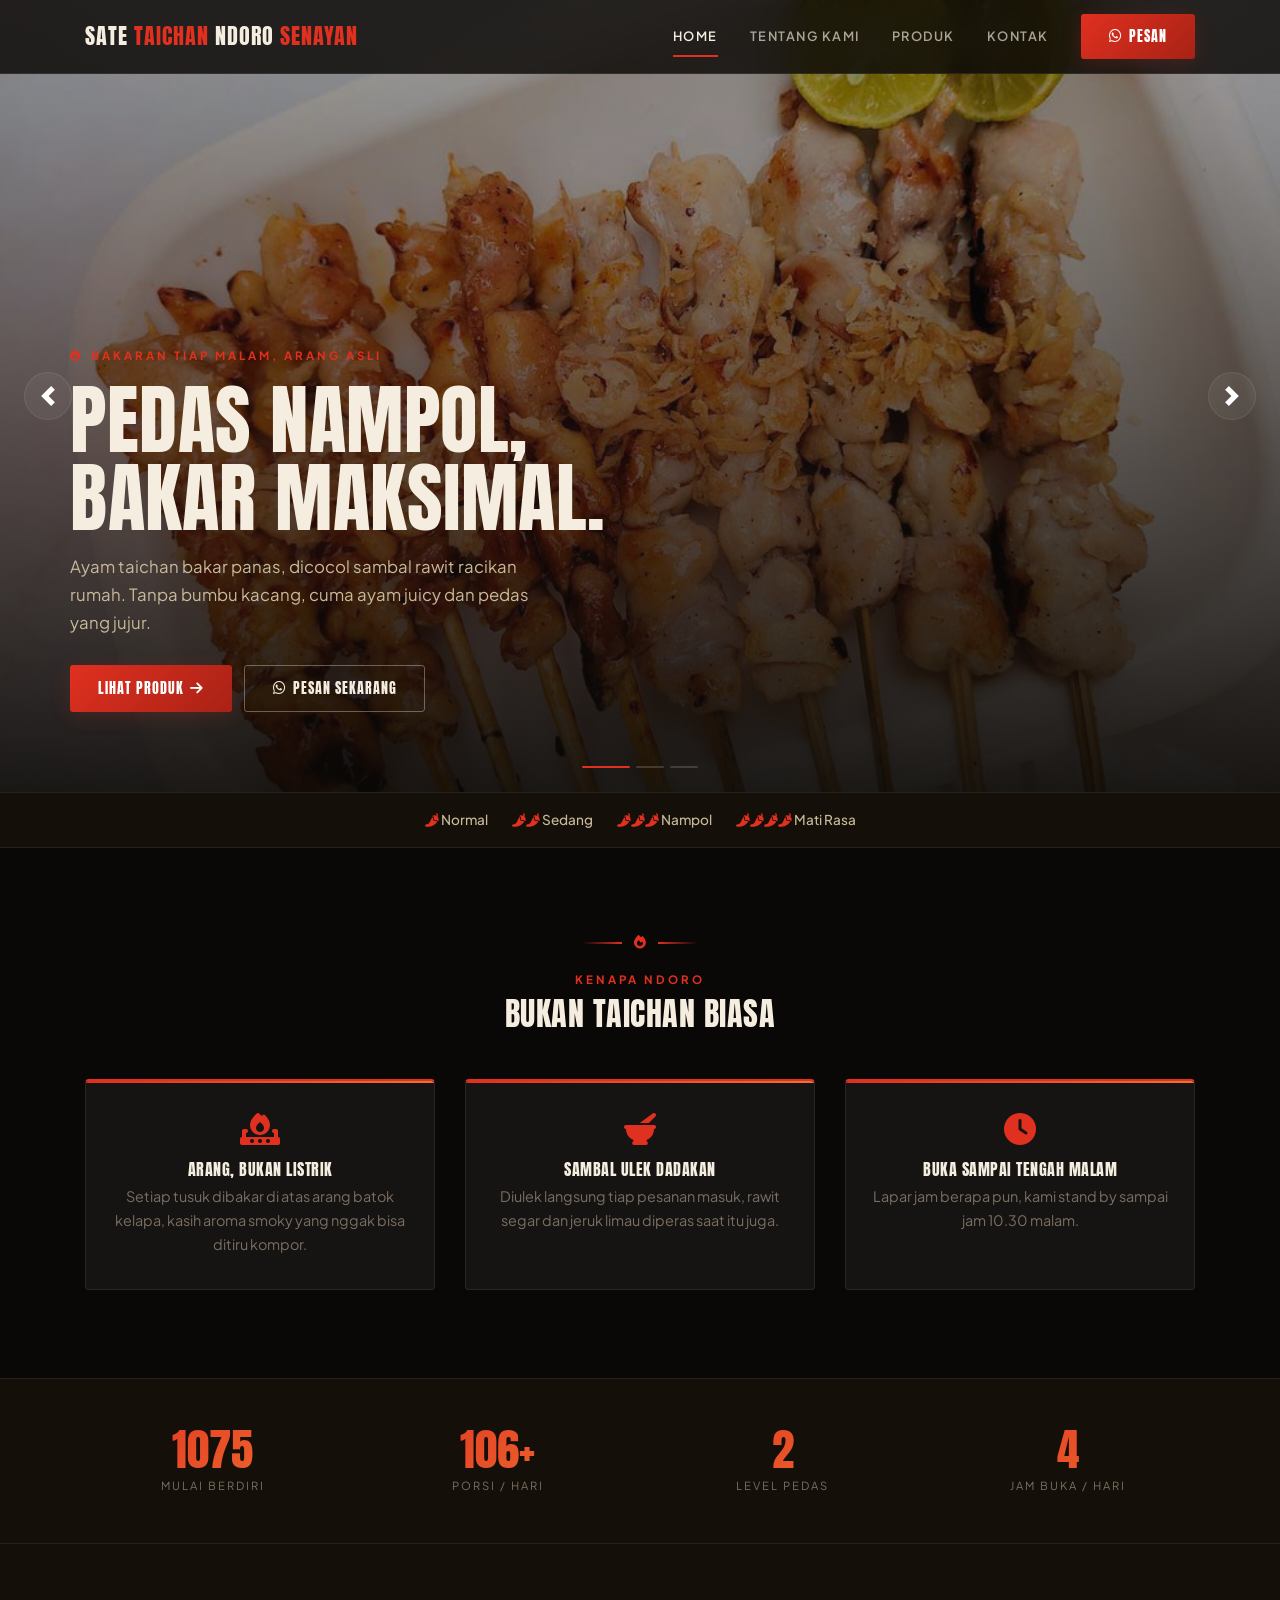
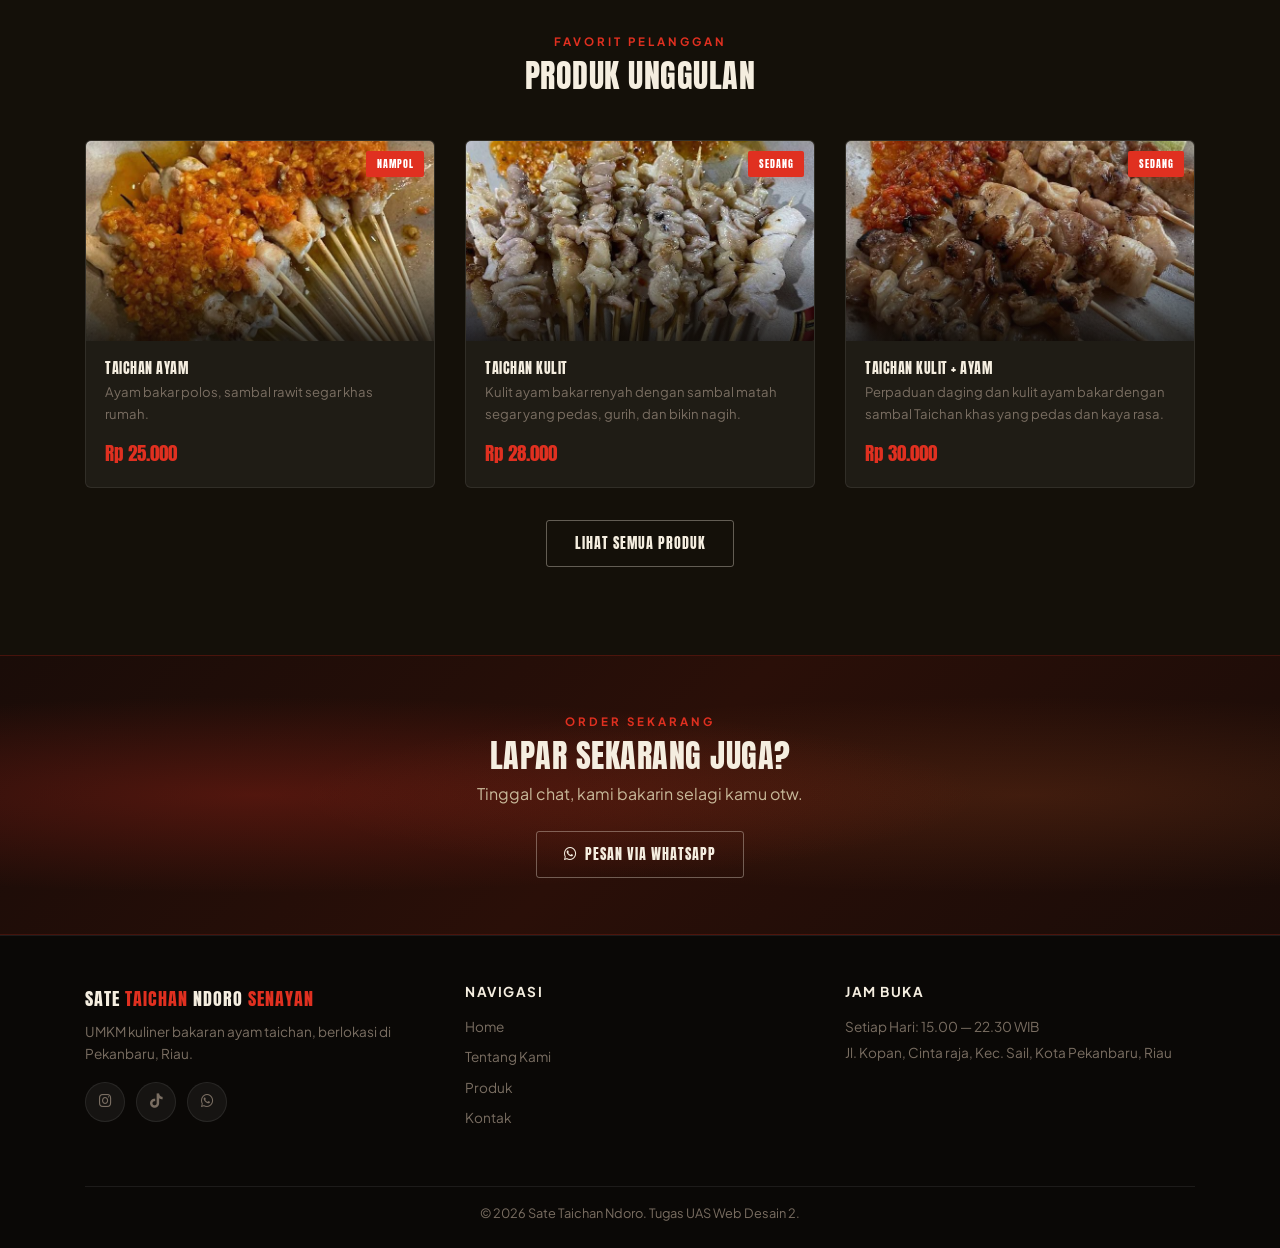
==== commit 921af9fe: "Update index.html" ====
--- a/index.html
+++ b/index.html
@@ -3,7 +3,7 @@
 <head>
 <meta charset="UTF-8">
 <meta name="viewport" content="width=device-width, initial-scale=1.0">
-<title>Sate Taichan Ndoro — Pedas Nampol, Bakar Maksimal</title>
+<title>Sate Taichan Ndoro Senayan — Pedas Nampol, Bakar Maksimal</title>
 <link rel="stylesheet" href="https://cdn.jsdelivr.net/npm/bootstrap@4.6.2/dist/css/bootstrap.min.css">
 <link rel="stylesheet" href="https://cdnjs.cloudflare.com/ajax/libs/font-awesome/6.5.1/css/all.min.css">
 <link rel="preconnect" href="https://fonts.googleapis.com">
@@ -14,7 +14,7 @@
 
 <nav class="navbar navbar-expand-lg navbar-ndoro fixed-top" id="mainNav">
   <div class="container">
-    <a class="navbar-brand" href="index.html">SATE <span>TAICHAN</span> NDORO</a>
+    <a class="navbar-brand" href="index.html">SATE <span>TAICHAN</span> NDORO <span>SENAYAN</span></a> 
     <button class="navbar-toggler" type="button" data-toggle="collapse" data-target="#navMenu">
       <span class="navbar-toggler-icon"></span>
     </button>
@@ -184,7 +184,7 @@
   <div class="container">
     <div class="row">
       <div class="col-md-4 mb-4">
-        <div class="footer-brand mb-2">SATE <span>TAICHAN</span> NDORO</div>
+        <div class="footer-brand mb-2">SATE <span>TAICHAN</span> NDORO <span>SENAYAN</span></div>
         <p class="mb-3">UMKM kuliner bakaran ayam taichan, berlokasi di Pekanbaru, Riau.</p>
         <div class="sosial">
           <a href="https://www.instagram.com/taichanndorosenayan?igsh=OXV0dW5rdGIwYjVm"><i class="fab fa-instagram"></i></a>
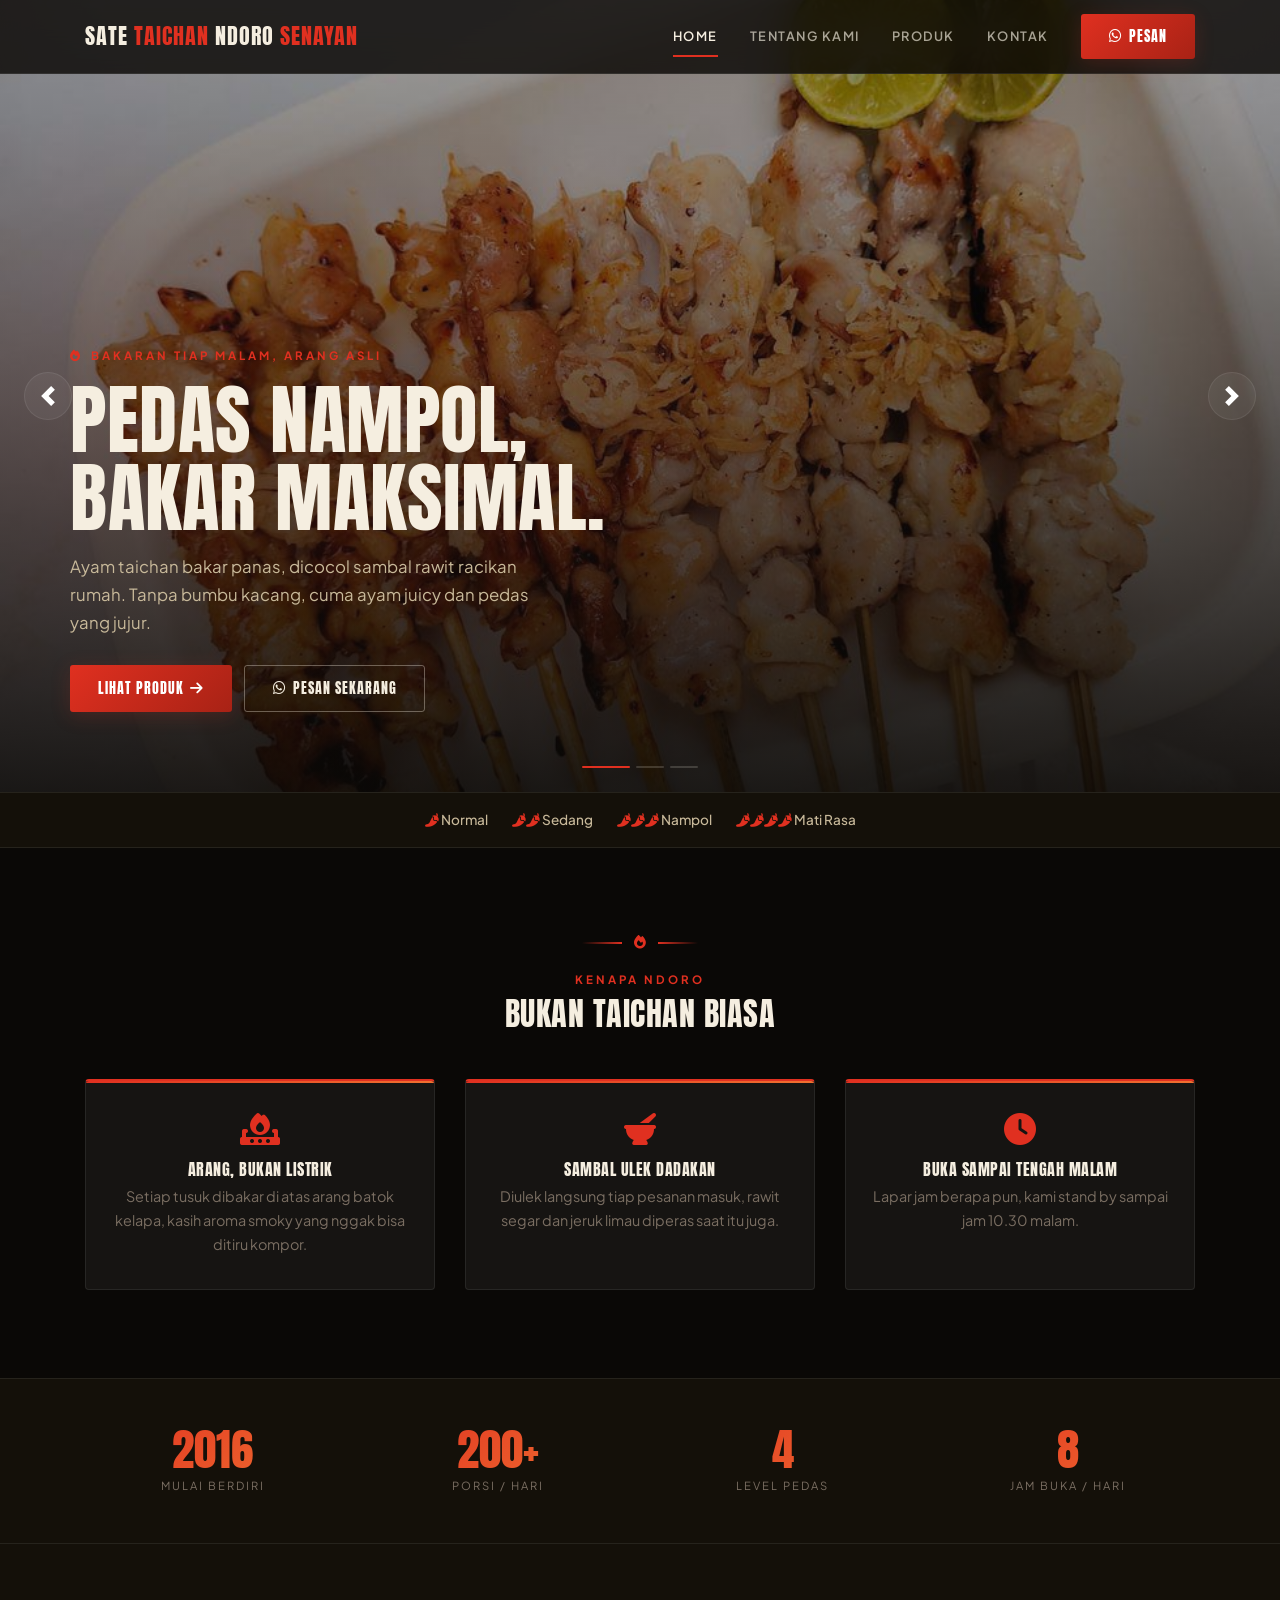
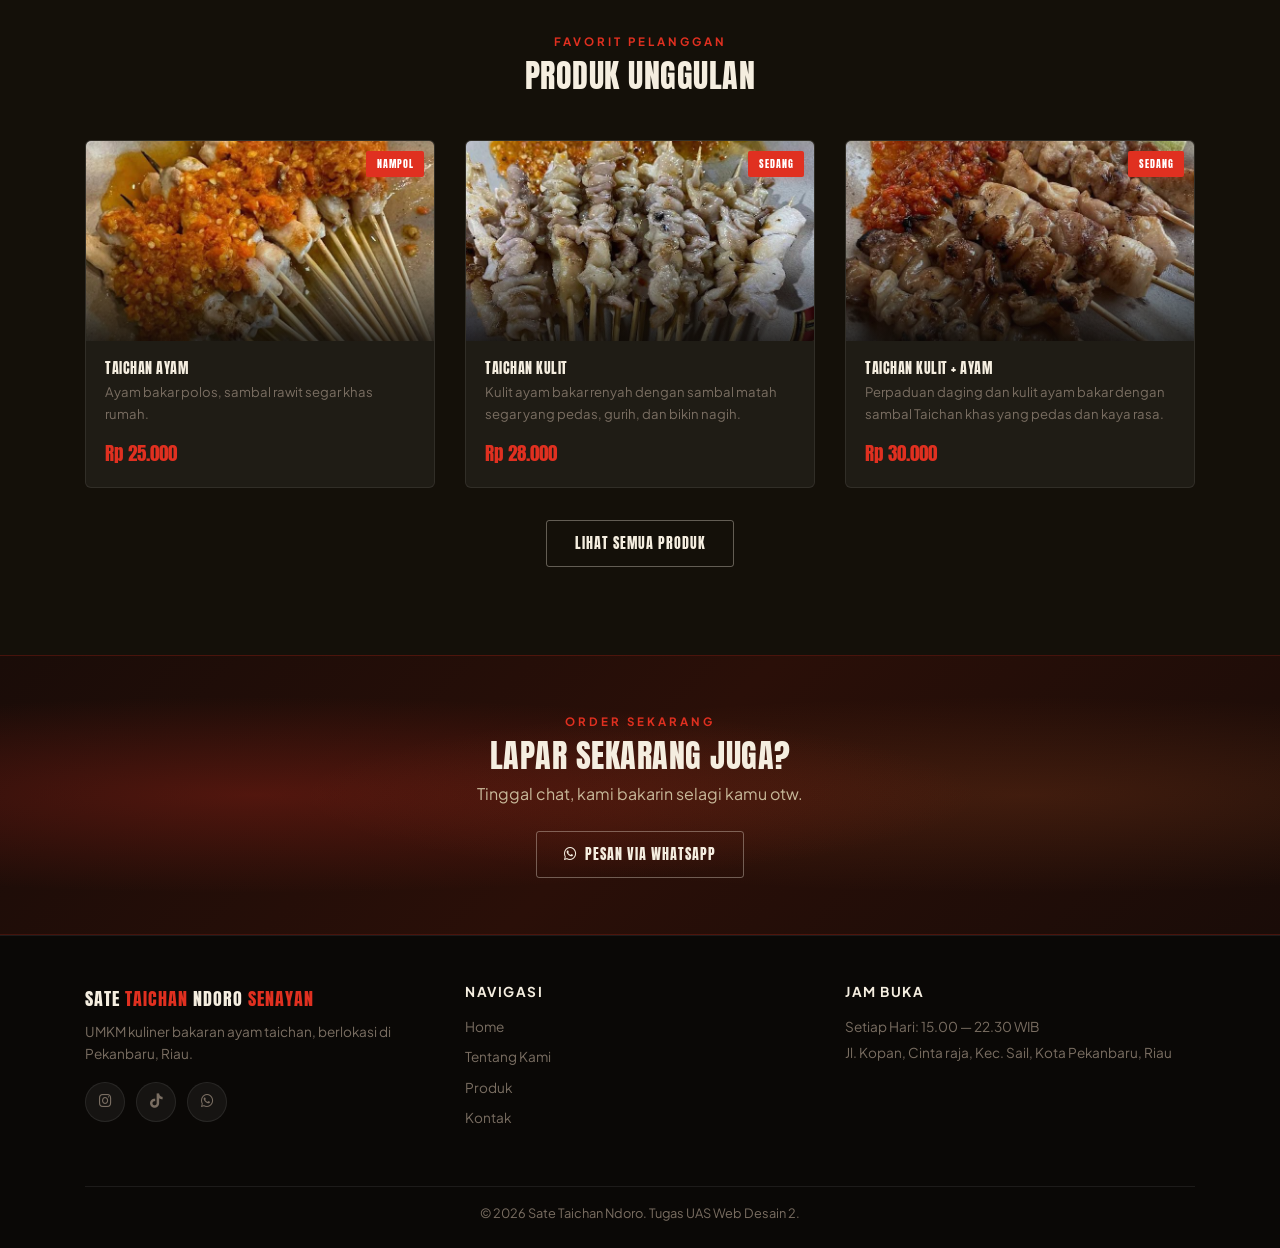
==== commit 6bb916e8: "Update index.html" ====
--- a/index.html
+++ b/index.html
@@ -10,6 +10,27 @@
 <link href="https://fonts.googleapis.com/css2?family=Anton&family=Plus+Jakarta+Sans:wght@300;400;500;600;700;800&display=swap" rel="stylesheet">
 <link rel="stylesheet" href="style.css">
 </head>
+  <script>
+// TEST ANIMASI LANGSUNG
+window.onload = function() {
+  var elemen = document.querySelectorAll('.angka');
+  alert('Jumlah elemen angka ditemukan: ' + elemen.length);
+  elemen.forEach(function(el) {
+    var target = parseInt(el.getAttribute('data-target'));
+    var suffix = el.getAttribute('data-suffix') || '';
+    var start = 0;
+    var timer = setInterval(function() {
+      start += Math.ceil(target / 80);
+      if (start >= target) {
+        el.textContent = target + suffix;
+        clearInterval(timer);
+      } else {
+        el.textContent = start + suffix;
+      }
+    }, 20);
+  });
+};
+  </script>
 <body>
 
 <nav class="navbar navbar-expand-lg navbar-ndoro fixed-top" id="mainNav">
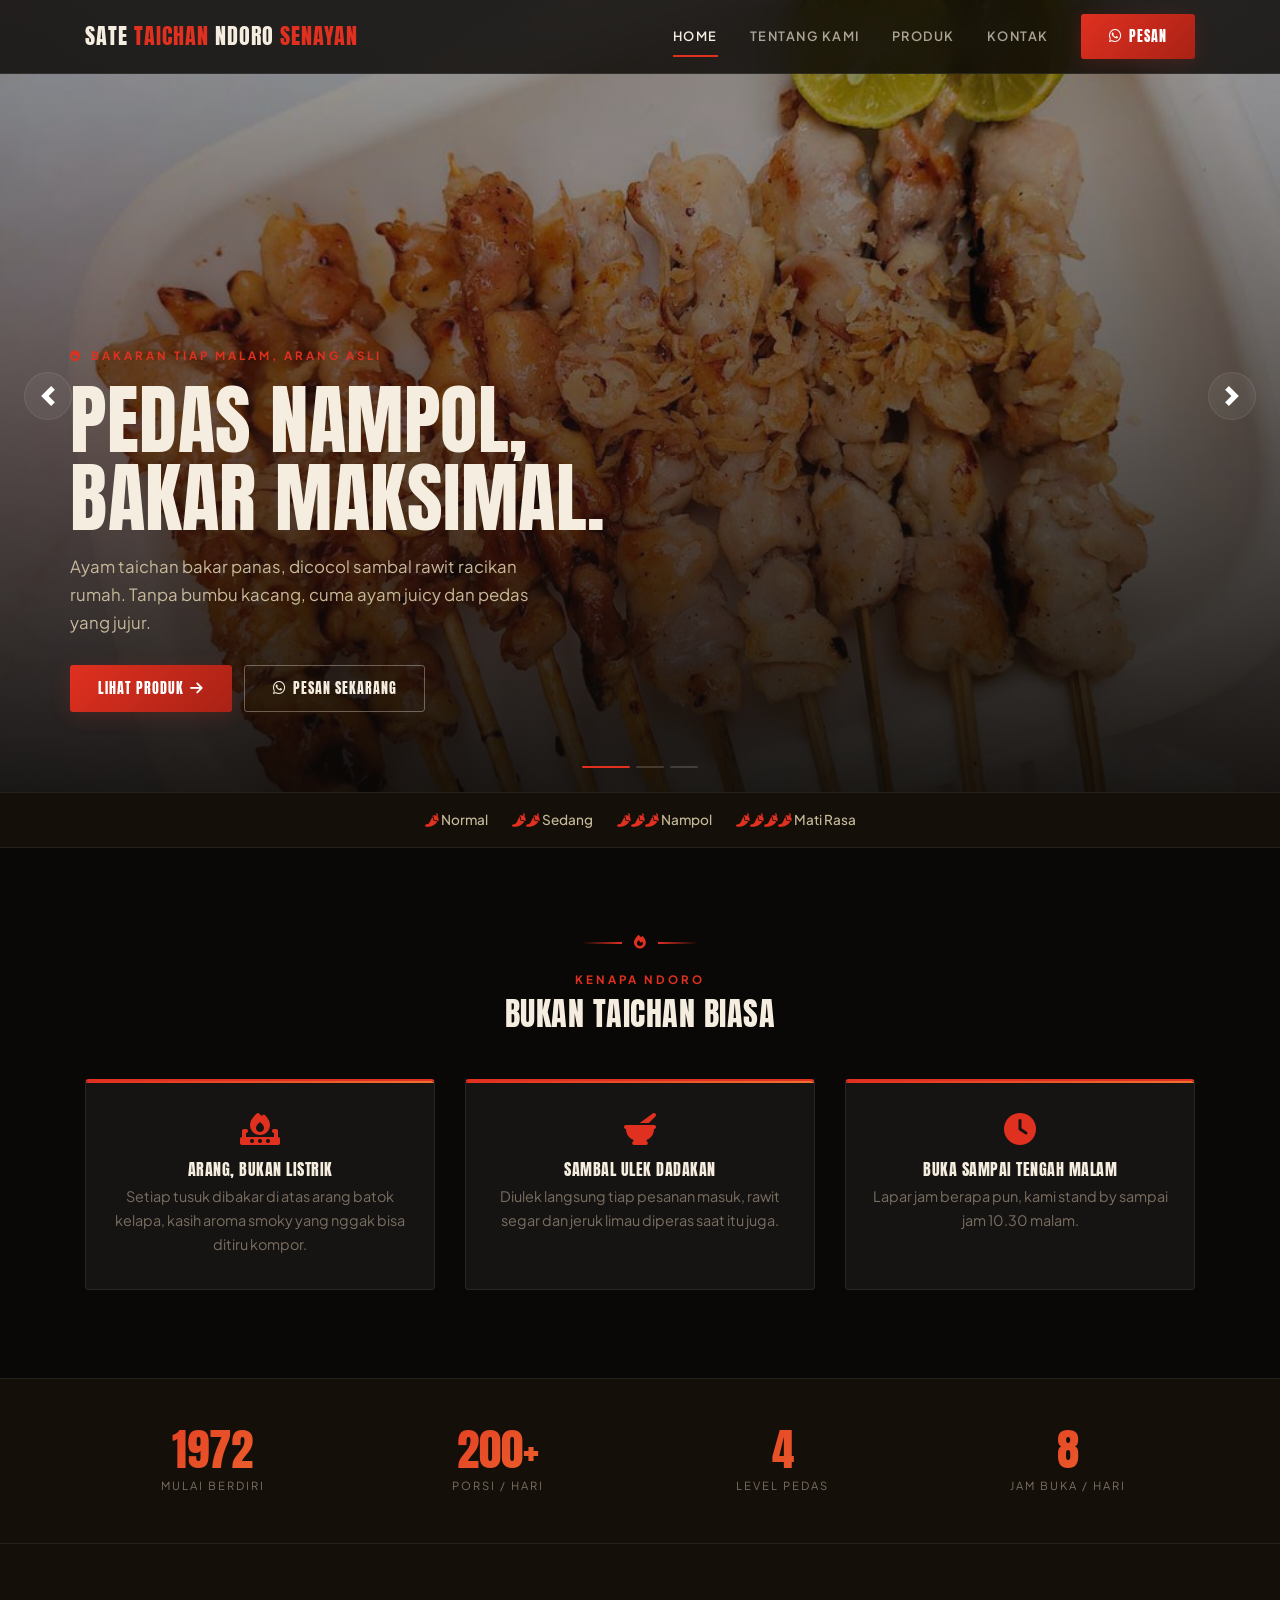
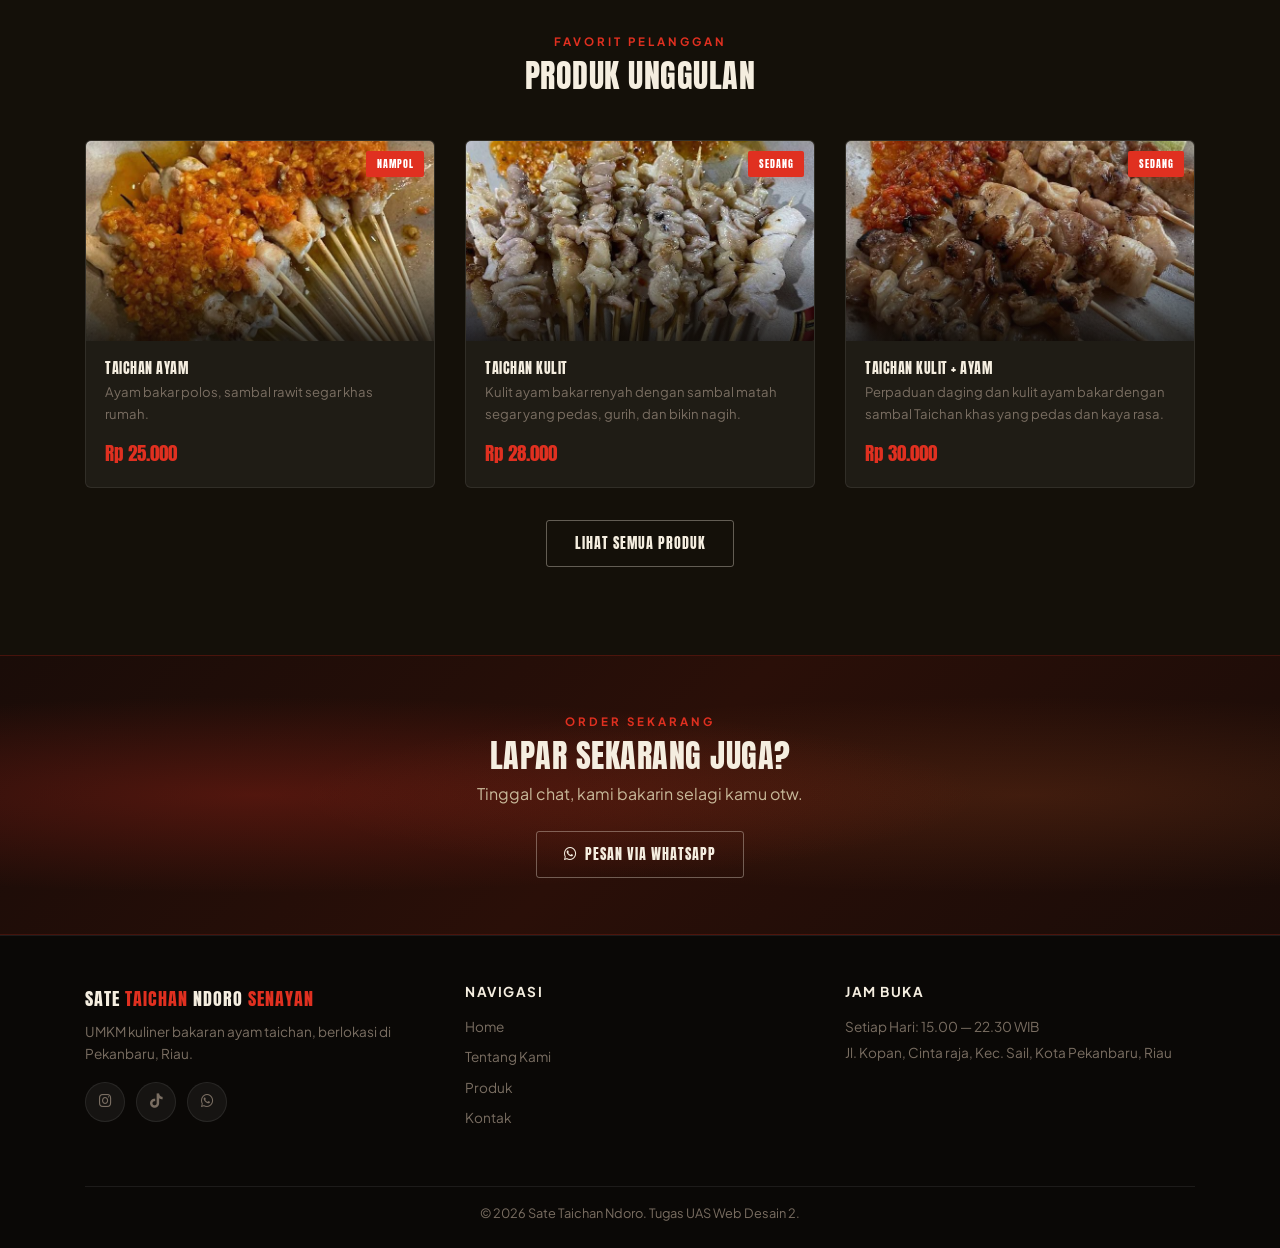
==== commit a7b272ac: "Update index.html" ====
--- a/index.html
+++ b/index.html
@@ -10,27 +10,6 @@
 <link href="https://fonts.googleapis.com/css2?family=Anton&family=Plus+Jakarta+Sans:wght@300;400;500;600;700;800&display=swap" rel="stylesheet">
 <link rel="stylesheet" href="style.css">
 </head>
-  <script>
-// TEST ANIMASI LANGSUNG
-window.onload = function() {
-  var elemen = document.querySelectorAll('.angka');
-  alert('Jumlah elemen angka ditemukan: ' + elemen.length);
-  elemen.forEach(function(el) {
-    var target = parseInt(el.getAttribute('data-target'));
-    var suffix = el.getAttribute('data-suffix') || '';
-    var start = 0;
-    var timer = setInterval(function() {
-      start += Math.ceil(target / 80);
-      if (start >= target) {
-        el.textContent = target + suffix;
-        clearInterval(timer);
-      } else {
-        el.textContent = start + suffix;
-      }
-    }, 20);
-  });
-};
-  </script>
 <body>
 
 <nav class="navbar navbar-expand-lg navbar-ndoro fixed-top" id="mainNav">
